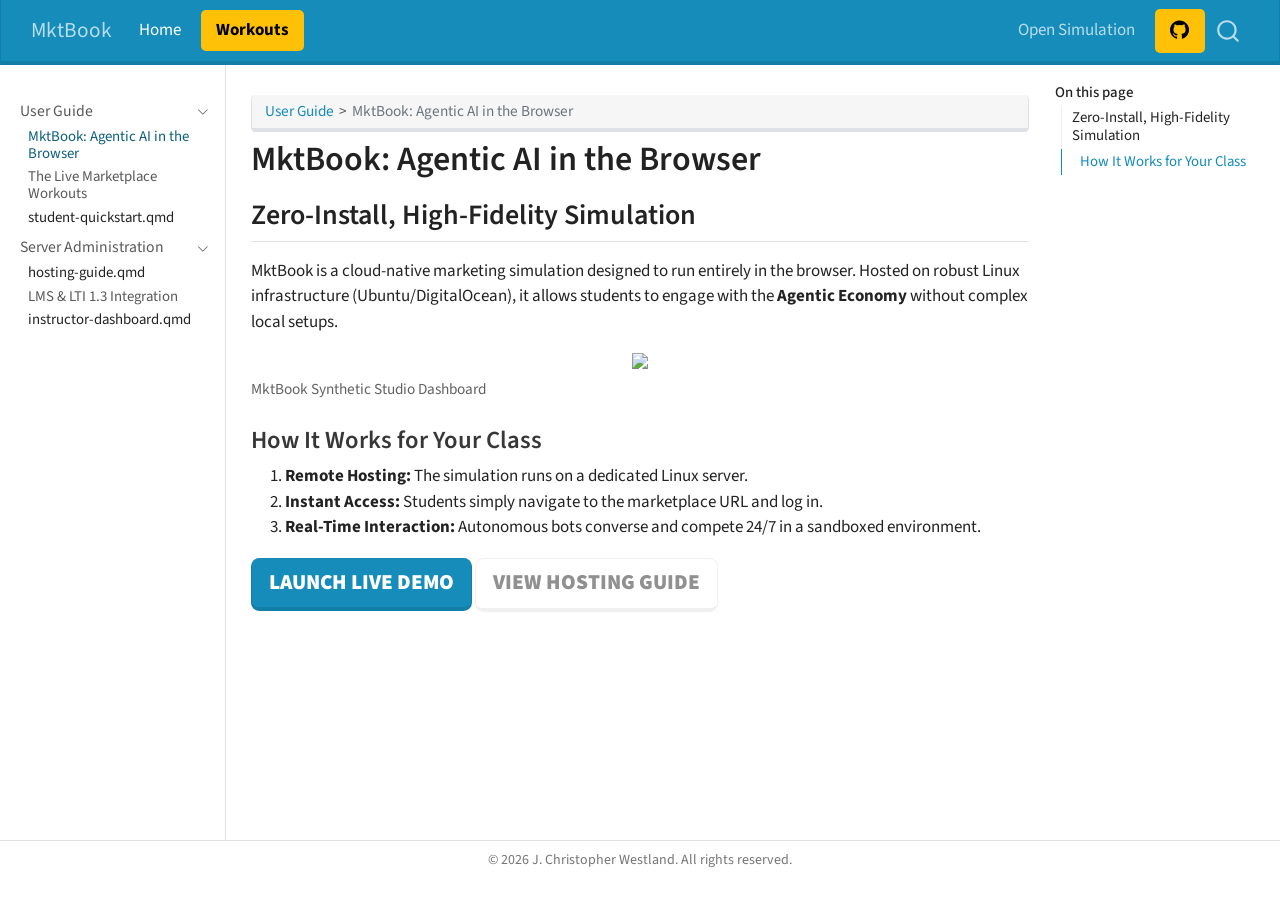
==== docs/index.html @ 54c84e02 "docs for publicity" ====
<!DOCTYPE html>
<html xmlns="http://www.w3.org/1999/xhtml" lang="en" xml:lang="en"><head>

<meta charset="utf-8">
<meta name="generator" content="quarto-1.8.27">

<meta name="viewport" content="width=device-width, initial-scale=1.0, user-scalable=yes">


<title>MktBook: Agentic AI in the Browser – MktBook</title>
<style>
code{white-space: pre-wrap;}
span.smallcaps{font-variant: small-caps;}
div.columns{display: flex; gap: min(4vw, 1.5em);}
div.column{flex: auto; overflow-x: auto;}
div.hanging-indent{margin-left: 1.5em; text-indent: -1.5em;}
ul.task-list{list-style: none;}
ul.task-list li input[type="checkbox"] {
  width: 0.8em;
  margin: 0 0.8em 0.2em -1em; /* quarto-specific, see https://github.com/quarto-dev/quarto-cli/issues/4556 */ 
  vertical-align: middle;
}
</style>


<script src="site_libs/quarto-nav/quarto-nav.js"></script>
<script src="site_libs/quarto-nav/headroom.min.js"></script>
<script src="site_libs/clipboard/clipboard.min.js"></script>
<script src="site_libs/quarto-search/autocomplete.umd.js"></script>
<script src="site_libs/quarto-search/fuse.min.js"></script>
<script src="site_libs/quarto-search/quarto-search.js"></script>
<meta name="quarto:offset" content="./">
<script src="site_libs/quarto-html/quarto.js" type="module"></script>
<script src="site_libs/quarto-html/tabsets/tabsets.js" type="module"></script>
<script src="site_libs/quarto-html/axe/axe-check.js" type="module"></script>
<script src="site_libs/quarto-html/popper.min.js"></script>
<script src="site_libs/quarto-html/tippy.umd.min.js"></script>
<script src="site_libs/quarto-html/anchor.min.js"></script>
<link href="site_libs/quarto-html/tippy.css" rel="stylesheet">
<link href="site_libs/quarto-html/quarto-syntax-highlighting-ed96de9b727972fe78a7b5d16c58bf87.css" rel="stylesheet" id="quarto-text-highlighting-styles">
<script src="site_libs/bootstrap/bootstrap.min.js"></script>
<link href="site_libs/bootstrap/bootstrap-icons.css" rel="stylesheet">
<link href="site_libs/bootstrap/bootstrap-6a435ea49a412b80a033ede3586dd0cf.min.css" rel="stylesheet" append-hash="true" id="quarto-bootstrap" data-mode="light">
<script id="quarto-search-options" type="application/json">{
  "location": "navbar",
  "copy-button": false,
  "collapse-after": 3,
  "panel-placement": "end",
  "type": "overlay",
  "limit": 50,
  "keyboard-shortcut": [
    "f",
    "/",
    "s"
  ],
  "show-item-context": false,
  "language": {
    "search-no-results-text": "No results",
    "search-matching-documents-text": "matching documents",
    "search-copy-link-title": "Copy link to search",
    "search-hide-matches-text": "Hide additional matches",
    "search-more-match-text": "more match in this document",
    "search-more-matches-text": "more matches in this document",
    "search-clear-button-title": "Clear",
    "search-text-placeholder": "",
    "search-detached-cancel-button-title": "Cancel",
    "search-submit-button-title": "Submit",
    "search-label": "Search"
  }
}</script>
<style>
/* This styles the 'Open Simulation' link as a prominent gold button */
.navbar-nav .nav-item:last-child .nav-link {
  background-color: #ffc107; 
  color: black !important;
  border-radius: 5px;
  padding: 8px 15px !important;
  font-weight: bold;
  margin-left: 10px;
}
.navbar-nav .nav-item:last-child .nav-link:hover {
  background-color: #e0a800;
}
</style>


</head>

<body class="nav-sidebar docked nav-fixed quarto-light">

<div id="quarto-search-results"></div>
  <header id="quarto-header" class="headroom fixed-top">
    <nav class="navbar navbar-expand-lg " data-bs-theme="dark">
      <div class="navbar-container container-fluid">
      <div class="navbar-brand-container mx-auto">
    <a class="navbar-brand" href="./index.html">
    <span class="navbar-title">MktBook</span>
    </a>
  </div>
            <div id="quarto-search" class="" title="Search"></div>
          <button class="navbar-toggler" type="button" data-bs-toggle="collapse" data-bs-target="#navbarCollapse" aria-controls="navbarCollapse" role="menu" aria-expanded="false" aria-label="Toggle navigation" onclick="if (window.quartoToggleHeadroom) { window.quartoToggleHeadroom(); }">
  <span class="navbar-toggler-icon"></span>
</button>
          <div class="collapse navbar-collapse" id="navbarCollapse">
            <ul class="navbar-nav navbar-nav-scroll me-auto">
  <li class="nav-item">
    <a class="nav-link active" href="./index.html" aria-current="page"> 
<span class="menu-text">Home</span></a>
  </li>  
  <li class="nav-item">
    <a class="nav-link" href="./workouts.html"> 
<span class="menu-text">Workouts</span></a>
  </li>  
</ul>
            <ul class="navbar-nav navbar-nav-scroll ms-auto">
  <li class="nav-item">
    <a class="nav-link" href="https://your-digital-ocean-droplet-link.com"> 
<span class="menu-text">Open Simulation</span></a>
  </li>  
  <li class="nav-item compact">
    <a class="nav-link" href="https://github.com/westland/mktbook"> <i class="bi bi-github" role="img">
</i> 
<span class="menu-text"></span></a>
  </li>  
</ul>
          </div> <!-- /navcollapse -->
            <div class="quarto-navbar-tools">
</div>
      </div> <!-- /container-fluid -->
    </nav>
  <nav class="quarto-secondary-nav">
    <div class="container-fluid d-flex">
      <button type="button" class="quarto-btn-toggle btn" data-bs-toggle="collapse" role="button" data-bs-target=".quarto-sidebar-collapse-item" aria-controls="quarto-sidebar" aria-expanded="false" aria-label="Toggle sidebar navigation" onclick="if (window.quartoToggleHeadroom) { window.quartoToggleHeadroom(); }">
        <i class="bi bi-layout-text-sidebar-reverse"></i>
      </button>
        <nav class="quarto-page-breadcrumbs" aria-label="breadcrumb"><ol class="breadcrumb"><li class="breadcrumb-item"><a href="./index.html">User Guide</a></li><li class="breadcrumb-item"><a href="./index.html">MktBook: Agentic AI in the Browser</a></li></ol></nav>
        <a class="flex-grow-1" role="navigation" data-bs-toggle="collapse" data-bs-target=".quarto-sidebar-collapse-item" aria-controls="quarto-sidebar" aria-expanded="false" aria-label="Toggle sidebar navigation" onclick="if (window.quartoToggleHeadroom) { window.quartoToggleHeadroom(); }">      
        </a>
    </div>
  </nav>
</header>
<!-- content -->
<div id="quarto-content" class="quarto-container page-columns page-rows-contents page-layout-article page-navbar">
<!-- sidebar -->
  <nav id="quarto-sidebar" class="sidebar collapse collapse-horizontal quarto-sidebar-collapse-item sidebar-navigation docked overflow-auto">
    <div class="sidebar-menu-container"> 
    <ul class="list-unstyled mt-1">
        <li class="sidebar-item sidebar-item-section">
      <div class="sidebar-item-container"> 
            <a class="sidebar-item-text sidebar-link text-start" data-bs-toggle="collapse" data-bs-target="#quarto-sidebar-section-1" role="navigation" aria-expanded="true">
 <span class="menu-text">User Guide</span></a>
          <a class="sidebar-item-toggle text-start" data-bs-toggle="collapse" data-bs-target="#quarto-sidebar-section-1" role="navigation" aria-expanded="true" aria-label="Toggle section">
            <i class="bi bi-chevron-right ms-2"></i>
          </a> 
      </div>
      <ul id="quarto-sidebar-section-1" class="collapse list-unstyled sidebar-section depth1 show">  
          <li class="sidebar-item">
  <div class="sidebar-item-container"> 
  <a href="./index.html" class="sidebar-item-text sidebar-link active">
 <span class="menu-text">MktBook: Agentic AI in the Browser</span></a>
  </div>
</li>
          <li class="sidebar-item">
  <div class="sidebar-item-container"> 
  <a href="./workouts.html" class="sidebar-item-text sidebar-link">
 <span class="menu-text">The Live Marketplace Workouts</span></a>
  </div>
</li>
          <li class="sidebar-item">
 <span class="menu-text">student-quickstart.qmd</span>
  </li>
      </ul>
  </li>
        <li class="sidebar-item sidebar-item-section">
      <div class="sidebar-item-container"> 
            <a class="sidebar-item-text sidebar-link text-start" data-bs-toggle="collapse" data-bs-target="#quarto-sidebar-section-2" role="navigation" aria-expanded="true">
 <span class="menu-text">Server Administration</span></a>
          <a class="sidebar-item-toggle text-start" data-bs-toggle="collapse" data-bs-target="#quarto-sidebar-section-2" role="navigation" aria-expanded="true" aria-label="Toggle section">
            <i class="bi bi-chevron-right ms-2"></i>
          </a> 
      </div>
      <ul id="quarto-sidebar-section-2" class="collapse list-unstyled sidebar-section depth1 show">  
          <li class="sidebar-item">
 <span class="menu-text">hosting-guide.qmd</span>
  </li>
          <li class="sidebar-item">
  <div class="sidebar-item-container"> 
  <a href="./lti-integration.html" class="sidebar-item-text sidebar-link">
 <span class="menu-text">LMS &amp; LTI 1.3 Integration</span></a>
  </div>
</li>
          <li class="sidebar-item">
 <span class="menu-text">instructor-dashboard.qmd</span>
  </li>
      </ul>
  </li>
    </ul>
    </div>
</nav>
<div id="quarto-sidebar-glass" class="quarto-sidebar-collapse-item" data-bs-toggle="collapse" data-bs-target=".quarto-sidebar-collapse-item"></div>
<!-- margin-sidebar -->
    <div id="quarto-margin-sidebar" class="sidebar margin-sidebar">
        <nav id="TOC" role="doc-toc" class="toc-active">
    <h2 id="toc-title">On this page</h2>
   
  <ul>
  <li><a href="#zero-install-high-fidelity-simulation" id="toc-zero-install-high-fidelity-simulation" class="nav-link active" data-scroll-target="#zero-install-high-fidelity-simulation">Zero-Install, High-Fidelity Simulation</a>
  <ul class="collapse">
  <li><a href="#how-it-works-for-your-class" id="toc-how-it-works-for-your-class" class="nav-link" data-scroll-target="#how-it-works-for-your-class">How It Works for Your Class</a></li>
  </ul></li>
  </ul>
</nav>
    </div>
<!-- main -->
<main class="content" id="quarto-document-content">

<header id="title-block-header" class="quarto-title-block default"><nav class="quarto-page-breadcrumbs quarto-title-breadcrumbs d-none d-lg-block" aria-label="breadcrumb"><ol class="breadcrumb"><li class="breadcrumb-item"><a href="./index.html">User Guide</a></li><li class="breadcrumb-item"><a href="./index.html">MktBook: Agentic AI in the Browser</a></li></ol></nav>
<div class="quarto-title">
<h1 class="title">MktBook: Agentic AI in the Browser</h1>
</div>



<div class="quarto-title-meta">

    
  
    
  </div>
  


</header>


<section id="zero-install-high-fidelity-simulation" class="level2">
<h2 class="anchored" data-anchor-id="zero-install-high-fidelity-simulation">Zero-Install, High-Fidelity Simulation</h2>
<p>MktBook is a cloud-native marketing simulation designed to run entirely in the browser. Hosted on robust Linux infrastructure (Ubuntu/DigitalOcean), it allows students to engage with the <strong>Agentic Economy</strong> without complex local setups.</p>
<div class="quarto-figure quarto-figure-center">
<figure class="figure">
<p><img src="images/conversation.png" class="img-fluid figure-img" style="width:90.0%"></p>
<figcaption>MktBook Synthetic Studio Dashboard</figcaption>
</figure>
</div>
<section id="how-it-works-for-your-class" class="level3">
<h3 class="anchored" data-anchor-id="how-it-works-for-your-class">How It Works for Your Class</h3>
<ol type="1">
<li><strong>Remote Hosting:</strong> The simulation runs on a dedicated Linux server.</li>
<li><strong>Instant Access:</strong> Students simply navigate to the marketplace URL and log in.</li>
<li><strong>Real-Time Interaction:</strong> Autonomous bots converse and compete 24/7 in a sandboxed environment.</li>
</ol>
<p><span class="btn btn-primary btn-lg"><strong>Launch Live Demo</strong></span> <span class="btn btn-outline-secondary btn-lg"><strong>View Hosting Guide</strong></span></p>


</section>
</section>

</main> <!-- /main -->
<script id="quarto-html-after-body" type="application/javascript">
  window.document.addEventListener("DOMContentLoaded", function (event) {
    const icon = "";
    const anchorJS = new window.AnchorJS();
    anchorJS.options = {
      placement: 'right',
      icon: icon
    };
    anchorJS.add('.anchored');
    const isCodeAnnotation = (el) => {
      for (const clz of el.classList) {
        if (clz.startsWith('code-annotation-')) {                     
          return true;
        }
      }
      return false;
    }
    const onCopySuccess = function(e) {
      // button target
      const button = e.trigger;
      // don't keep focus
      button.blur();
      // flash "checked"
      button.classList.add('code-copy-button-checked');
      var currentTitle = button.getAttribute("title");
      button.setAttribute("title", "Copied!");
      let tooltip;
      if (window.bootstrap) {
        button.setAttribute("data-bs-toggle", "tooltip");
        button.setAttribute("data-bs-placement", "left");
        button.setAttribute("data-bs-title", "Copied!");
        tooltip = new bootstrap.Tooltip(button, 
          { trigger: "manual", 
            customClass: "code-copy-button-tooltip",
            offset: [0, -8]});
        tooltip.show();    
      }
      setTimeout(function() {
        if (tooltip) {
          tooltip.hide();
          button.removeAttribute("data-bs-title");
          button.removeAttribute("data-bs-toggle");
          button.removeAttribute("data-bs-placement");
        }
        button.setAttribute("title", currentTitle);
        button.classList.remove('code-copy-button-checked');
      }, 1000);
      // clear code selection
      e.clearSelection();
    }
    const getTextToCopy = function(trigger) {
      const outerScaffold = trigger.parentElement.cloneNode(true);
      const codeEl = outerScaffold.querySelector('code');
      for (const childEl of codeEl.children) {
        if (isCodeAnnotation(childEl)) {
          childEl.remove();
        }
      }
      return codeEl.innerText;
    }
    const clipboard = new window.ClipboardJS('.code-copy-button:not([data-in-quarto-modal])', {
      text: getTextToCopy
    });
    clipboard.on('success', onCopySuccess);
    if (window.document.getElementById('quarto-embedded-source-code-modal')) {
      const clipboardModal = new window.ClipboardJS('.code-copy-button[data-in-quarto-modal]', {
        text: getTextToCopy,
        container: window.document.getElementById('quarto-embedded-source-code-modal')
      });
      clipboardModal.on('success', onCopySuccess);
    }
      var localhostRegex = new RegExp(/^(?:http|https):\/\/localhost\:?[0-9]*\//);
      var mailtoRegex = new RegExp(/^mailto:/);
        var filterRegex = new RegExp("https:\/\/westland\.github\.io\/mktbook");
      var isInternal = (href) => {
          return filterRegex.test(href) || localhostRegex.test(href) || mailtoRegex.test(href);
      }
      // Inspect non-navigation links and adorn them if external
     var links = window.document.querySelectorAll('a[href]:not(.nav-link):not(.navbar-brand):not(.toc-action):not(.sidebar-link):not(.sidebar-item-toggle):not(.pagination-link):not(.no-external):not([aria-hidden]):not(.dropdown-item):not(.quarto-navigation-tool):not(.about-link)');
      for (var i=0; i<links.length; i++) {
        const link = links[i];
        if (!isInternal(link.href)) {
          // undo the damage that might have been done by quarto-nav.js in the case of
          // links that we want to consider external
          if (link.dataset.originalHref !== undefined) {
            link.href = link.dataset.originalHref;
          }
        }
      }
    function tippyHover(el, contentFn, onTriggerFn, onUntriggerFn) {
      const config = {
        allowHTML: true,
        maxWidth: 500,
        delay: 100,
        arrow: false,
        appendTo: function(el) {
            return el.parentElement;
        },
        interactive: true,
        interactiveBorder: 10,
        theme: 'quarto',
        placement: 'bottom-start',
      };
      if (contentFn) {
        config.content = contentFn;
      }
      if (onTriggerFn) {
        config.onTrigger = onTriggerFn;
      }
      if (onUntriggerFn) {
        config.onUntrigger = onUntriggerFn;
      }
      window.tippy(el, config); 
    }
    const noterefs = window.document.querySelectorAll('a[role="doc-noteref"]');
    for (var i=0; i<noterefs.length; i++) {
      const ref = noterefs[i];
      tippyHover(ref, function() {
        // use id or data attribute instead here
        let href = ref.getAttribute('data-footnote-href') || ref.getAttribute('href');
        try { href = new URL(href).hash; } catch {}
        const id = href.replace(/^#\/?/, "");
        const note = window.document.getElementById(id);
        if (note) {
          return note.innerHTML;
        } else {
          return "";
        }
      });
    }
    const xrefs = window.document.querySelectorAll('a.quarto-xref');
    const processXRef = (id, note) => {
      // Strip column container classes
      const stripColumnClz = (el) => {
        el.classList.remove("page-full", "page-columns");
        if (el.children) {
          for (const child of el.children) {
            stripColumnClz(child);
          }
        }
      }
      stripColumnClz(note)
      if (id === null || id.startsWith('sec-')) {
        // Special case sections, only their first couple elements
        const container = document.createElement("div");
        if (note.children && note.children.length > 2) {
          container.appendChild(note.children[0].cloneNode(true));
          for (let i = 1; i < note.children.length; i++) {
            const child = note.children[i];
            if (child.tagName === "P" && child.innerText === "") {
              continue;
            } else {
              container.appendChild(child.cloneNode(true));
              break;
            }
          }
          if (window.Quarto?.typesetMath) {
            window.Quarto.typesetMath(container);
          }
          return container.innerHTML
        } else {
          if (window.Quarto?.typesetMath) {
            window.Quarto.typesetMath(note);
          }
          return note.innerHTML;
        }
      } else {
        // Remove any anchor links if they are present
        const anchorLink = note.querySelector('a.anchorjs-link');
        if (anchorLink) {
          anchorLink.remove();
        }
        if (window.Quarto?.typesetMath) {
          window.Quarto.typesetMath(note);
        }
        if (note.classList.contains("callout")) {
          return note.outerHTML;
        } else {
          return note.innerHTML;
        }
      }
    }
    for (var i=0; i<xrefs.length; i++) {
      const xref = xrefs[i];
      tippyHover(xref, undefined, function(instance) {
        instance.disable();
        let url = xref.getAttribute('href');
        let hash = undefined; 
        if (url.startsWith('#')) {
          hash = url;
        } else {
          try { hash = new URL(url).hash; } catch {}
        }
        if (hash) {
          const id = hash.replace(/^#\/?/, "");
          const note = window.document.getElementById(id);
          if (note !== null) {
            try {
              const html = processXRef(id, note.cloneNode(true));
              instance.setContent(html);
            } finally {
              instance.enable();
              instance.show();
            }
          } else {
            // See if we can fetch this
            fetch(url.split('#')[0])
            .then(res => res.text())
            .then(html => {
              const parser = new DOMParser();
              const htmlDoc = parser.parseFromString(html, "text/html");
              const note = htmlDoc.getElementById(id);
              if (note !== null) {
                const html = processXRef(id, note);
                instance.setContent(html);
              } 
            }).finally(() => {
              instance.enable();
              instance.show();
            });
          }
        } else {
          // See if we can fetch a full url (with no hash to target)
          // This is a special case and we should probably do some content thinning / targeting
          fetch(url)
          .then(res => res.text())
          .then(html => {
            const parser = new DOMParser();
            const htmlDoc = parser.parseFromString(html, "text/html");
            const note = htmlDoc.querySelector('main.content');
            if (note !== null) {
              // This should only happen for chapter cross references
              // (since there is no id in the URL)
              // remove the first header
              if (note.children.length > 0 && note.children[0].tagName === "HEADER") {
                note.children[0].remove();
              }
              const html = processXRef(null, note);
              instance.setContent(html);
            } 
          }).finally(() => {
            instance.enable();
            instance.show();
          });
        }
      }, function(instance) {
      });
    }
        let selectedAnnoteEl;
        const selectorForAnnotation = ( cell, annotation) => {
          let cellAttr = 'data-code-cell="' + cell + '"';
          let lineAttr = 'data-code-annotation="' +  annotation + '"';
          const selector = 'span[' + cellAttr + '][' + lineAttr + ']';
          return selector;
        }
        const selectCodeLines = (annoteEl) => {
          const doc = window.document;
          const targetCell = annoteEl.getAttribute("data-target-cell");
          const targetAnnotation = annoteEl.getAttribute("data-target-annotation");
          const annoteSpan = window.document.querySelector(selectorForAnnotation(targetCell, targetAnnotation));
          const lines = annoteSpan.getAttribute("data-code-lines").split(",");
          const lineIds = lines.map((line) => {
            return targetCell + "-" + line;
          })
          let top = null;
          let height = null;
          let parent = null;
          if (lineIds.length > 0) {
              //compute the position of the single el (top and bottom and make a div)
              const el = window.document.getElementById(lineIds[0]);
              top = el.offsetTop;
              height = el.offsetHeight;
              parent = el.parentElement.parentElement;
            if (lineIds.length > 1) {
              const lastEl = window.document.getElementById(lineIds[lineIds.length - 1]);
              const bottom = lastEl.offsetTop + lastEl.offsetHeight;
              height = bottom - top;
            }
            if (top !== null && height !== null && parent !== null) {
              // cook up a div (if necessary) and position it 
              let div = window.document.getElementById("code-annotation-line-highlight");
              if (div === null) {
                div = window.document.createElement("div");
                div.setAttribute("id", "code-annotation-line-highlight");
                div.style.position = 'absolute';
                parent.appendChild(div);
              }
              div.style.top = top - 2 + "px";
              div.style.height = height + 4 + "px";
              div.style.left = 0;
              let gutterDiv = window.document.getElementById("code-annotation-line-highlight-gutter");
              if (gutterDiv === null) {
                gutterDiv = window.document.createElement("div");
                gutterDiv.setAttribute("id", "code-annotation-line-highlight-gutter");
                gutterDiv.style.position = 'absolute';
                const codeCell = window.document.getElementById(targetCell);
                const gutter = codeCell.querySelector('.code-annotation-gutter');
                gutter.appendChild(gutterDiv);
              }
              gutterDiv.style.top = top - 2 + "px";
              gutterDiv.style.height = height + 4 + "px";
            }
            selectedAnnoteEl = annoteEl;
          }
        };
        const unselectCodeLines = () => {
          const elementsIds = ["code-annotation-line-highlight", "code-annotation-line-highlight-gutter"];
          elementsIds.forEach((elId) => {
            const div = window.document.getElementById(elId);
            if (div) {
              div.remove();
            }
          });
          selectedAnnoteEl = undefined;
        };
          // Handle positioning of the toggle
      window.addEventListener(
        "resize",
        throttle(() => {
          elRect = undefined;
          if (selectedAnnoteEl) {
            selectCodeLines(selectedAnnoteEl);
          }
        }, 10)
      );
      function throttle(fn, ms) {
      let throttle = false;
      let timer;
        return (...args) => {
          if(!throttle) { // first call gets through
              fn.apply(this, args);
              throttle = true;
          } else { // all the others get throttled
              if(timer) clearTimeout(timer); // cancel #2
              timer = setTimeout(() => {
                fn.apply(this, args);
                timer = throttle = false;
              }, ms);
          }
        };
      }
        // Attach click handler to the DT
        const annoteDls = window.document.querySelectorAll('dt[data-target-cell]');
        for (const annoteDlNode of annoteDls) {
          annoteDlNode.addEventListener('click', (event) => {
            const clickedEl = event.target;
            if (clickedEl !== selectedAnnoteEl) {
              unselectCodeLines();
              const activeEl = window.document.querySelector('dt[data-target-cell].code-annotation-active');
              if (activeEl) {
                activeEl.classList.remove('code-annotation-active');
              }
              selectCodeLines(clickedEl);
              clickedEl.classList.add('code-annotation-active');
            } else {
              // Unselect the line
              unselectCodeLines();
              clickedEl.classList.remove('code-annotation-active');
            }
          });
        }
    const findCites = (el) => {
      const parentEl = el.parentElement;
      if (parentEl) {
        const cites = parentEl.dataset.cites;
        if (cites) {
          return {
            el,
            cites: cites.split(' ')
          };
        } else {
          return findCites(el.parentElement)
        }
      } else {
        return undefined;
      }
    };
    var bibliorefs = window.document.querySelectorAll('a[role="doc-biblioref"]');
    for (var i=0; i<bibliorefs.length; i++) {
      const ref = bibliorefs[i];
      const citeInfo = findCites(ref);
      if (citeInfo) {
        tippyHover(citeInfo.el, function() {
          var popup = window.document.createElement('div');
          citeInfo.cites.forEach(function(cite) {
            var citeDiv = window.document.createElement('div');
            citeDiv.classList.add('hanging-indent');
            citeDiv.classList.add('csl-entry');
            var biblioDiv = window.document.getElementById('ref-' + cite);
            if (biblioDiv) {
              citeDiv.innerHTML = biblioDiv.innerHTML;
            }
            popup.appendChild(citeDiv);
          });
          return popup.innerHTML;
        });
      }
    }
  });
  </script>
</div> <!-- /content -->
<footer class="footer">
  <div class="nav-footer">
    <div class="nav-footer-left">
      &nbsp;
    </div>   
    <div class="nav-footer-center">
<p>© 2026 J. Christopher Westland. All rights reserved.</p>
</div>
    <div class="nav-footer-right">
      &nbsp;
    </div>
  </div>
</footer>




</body></html>
---- docs/site_libs/quarto-html/tippy.css ----
.tippy-box[data-animation=fade][data-state=hidden]{opacity:0}[data-tippy-root]{max-width:calc(100vw - 10px)}.tippy-box{position:relative;background-color:#333;color:#fff;border-radius:4px;font-size:14px;line-height:1.4;white-space:normal;outline:0;transition-property:transform,visibility,opacity}.tippy-box[data-placement^=top]>.tippy-arrow{bottom:0}.tippy-box[data-placement^=top]>.tippy-arrow:before{bottom:-7px;left:0;border-width:8px 8px 0;border-top-color:initial;transform-origin:center top}.tippy-box[data-placement^=bottom]>.tippy-arrow{top:0}.tippy-box[data-placement^=bottom]>.tippy-arrow:before{top:-7px;left:0;border-width:0 8px 8px;border-bottom-color:initial;transform-origin:center bottom}.tippy-box[data-placement^=left]>.tippy-arrow{right:0}.tippy-box[data-placement^=left]>.tippy-arrow:before{border-width:8px 0 8px 8px;border-left-color:initial;right:-7px;transform-origin:center left}.tippy-box[data-placement^=right]>.tippy-arrow{left:0}.tippy-box[data-placement^=right]>.tippy-arrow:before{left:-7px;border-width:8px 8px 8px 0;border-right-color:initial;transform-origin:center right}.tippy-box[data-inertia][data-state=visible]{transition-timing-function:cubic-bezier(.54,1.5,.38,1.11)}.tippy-arrow{width:16px;height:16px;color:#333}.tippy-arrow:before{content:"";position:absolute;border-color:transparent;border-style:solid}.tippy-content{position:relative;padding:5px 9px;z-index:1}
---- docs/site_libs/quarto-html/quarto-syntax-highlighting-ed96de9b727972fe78a7b5d16c58bf87.css ----
/* quarto syntax highlight colors */
:root {
  --quarto-hl-ot-color: #003B4F;
  --quarto-hl-at-color: #657422;
  --quarto-hl-ss-color: #20794D;
  --quarto-hl-an-color: #5E5E5E;
  --quarto-hl-fu-color: #4758AB;
  --quarto-hl-st-color: #20794D;
  --quarto-hl-cf-color: #003B4F;
  --quarto-hl-op-color: #5E5E5E;
  --quarto-hl-er-color: #AD0000;
  --quarto-hl-bn-color: #AD0000;
  --quarto-hl-al-color: #AD0000;
  --quarto-hl-va-color: #111111;
  --quarto-hl-bu-color: inherit;
  --quarto-hl-ex-color: inherit;
  --quarto-hl-pp-color: #AD0000;
  --quarto-hl-in-color: #5E5E5E;
  --quarto-hl-vs-color: #20794D;
  --quarto-hl-wa-color: #5E5E5E;
  --quarto-hl-do-color: #5E5E5E;
  --quarto-hl-im-color: #00769E;
  --quarto-hl-ch-color: #20794D;
  --quarto-hl-dt-color: #AD0000;
  --quarto-hl-fl-color: #AD0000;
  --quarto-hl-co-color: #5E5E5E;
  --quarto-hl-cv-color: #5E5E5E;
  --quarto-hl-cn-color: #8f5902;
  --quarto-hl-sc-color: #5E5E5E;
  --quarto-hl-dv-color: #AD0000;
  --quarto-hl-kw-color: #003B4F;
}

/* other quarto variables */
:root {
  --quarto-font-monospace: SFMono-Regular, Menlo, Monaco, Consolas, "Liberation Mono", "Courier New", monospace;
}

/* syntax highlight based on Pandoc's rules */
pre > code.sourceCode > span {
  color: #003B4F;
}

code.sourceCode > span {
  color: #003B4F;
}

div.sourceCode,
div.sourceCode pre.sourceCode {
  color: #003B4F;
}

/* Normal */
code span {
  color: #003B4F;
}

/* Alert */
code span.al {
  color: #AD0000;
  font-style: inherit;
}

/* Annotation */
code span.an {
  color: #5E5E5E;
  font-style: inherit;
}

/* Attribute */
code span.at {
  color: #657422;
  font-style: inherit;
}

/* BaseN */
code span.bn {
  color: #AD0000;
  font-style: inherit;
}

/* BuiltIn */
code span.bu {
  font-style: inherit;
}

/* ControlFlow */
code span.cf {
  color: #003B4F;
  font-weight: bold;
  font-style: inherit;
}

/* Char */
code span.ch {
  color: #20794D;
  font-style: inherit;
}

/* Constant */
code span.cn {
  color: #8f5902;
  font-style: inherit;
}

/* Comment */
code span.co {
  color: #5E5E5E;
  font-style: inherit;
}

/* CommentVar */
code span.cv {
  color: #5E5E5E;
  font-style: italic;
}

/* Documentation */
code span.do {
  color: #5E5E5E;
  font-style: italic;
}

/* DataType */
code span.dt {
  color: #AD0000;
  font-style: inherit;
}

/* DecVal */
code span.dv {
  color: #AD0000;
  font-style: inherit;
}

/* Error */
code span.er {
  color: #AD0000;
  font-style: inherit;
}

/* Extension */
code span.ex {
  font-style: inherit;
}

/* Float */
code span.fl {
  color: #AD0000;
  font-style: inherit;
}

/* Function */
code span.fu {
  color: #4758AB;
  font-style: inherit;
}

/* Import */
code span.im {
  color: #00769E;
  font-style: inherit;
}

/* Information */
code span.in {
  color: #5E5E5E;
  font-style: inherit;
}

/* Keyword */
code span.kw {
  color: #003B4F;
  font-weight: bold;
  font-style: inherit;
}

/* Operator */
code span.op {
  color: #5E5E5E;
  font-style: inherit;
}

/* Other */
code span.ot {
  color: #003B4F;
  font-style: inherit;
}

/* Preprocessor */
code span.pp {
  color: #AD0000;
  font-style: inherit;
}

/* SpecialChar */
code span.sc {
  color: #5E5E5E;
  font-style: inherit;
}

/* SpecialString */
code span.ss {
  color: #20794D;
  font-style: inherit;
}

/* String */
code span.st {
  color: #20794D;
  font-style: inherit;
}

/* Variable */
code span.va {
  color: #111111;
  font-style: inherit;
}

/* VerbatimString */
code span.vs {
  color: #20794D;
  font-style: inherit;
}

/* Warning */
code span.wa {
  color: #5E5E5E;
  font-style: italic;
}

.prevent-inlining {
  content: "</";
}

/*# sourceMappingURL=0920dd6d7437995b8cdf7429764427b1.css.map */
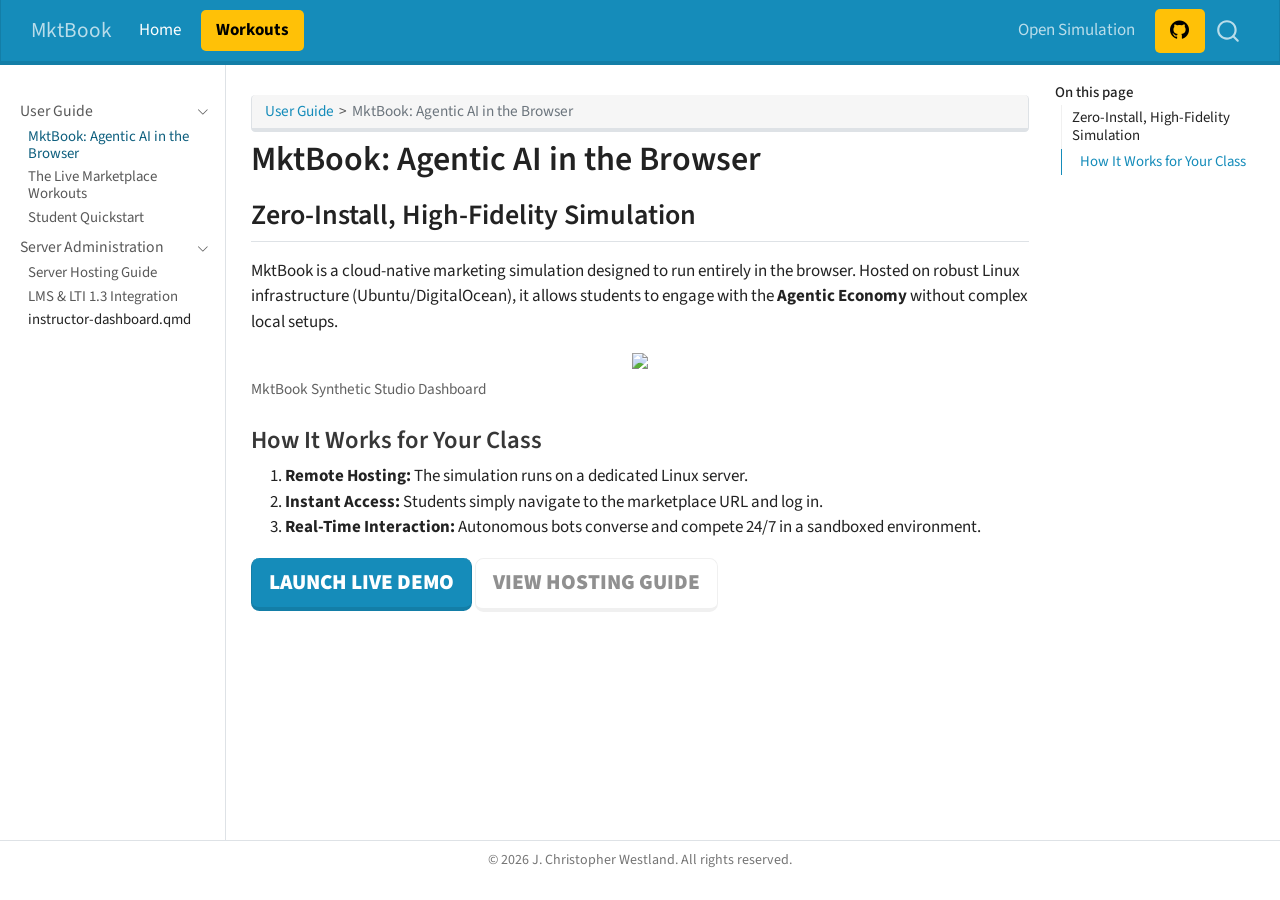
==== commit b95a74bd: "complete the missing web pages" ====
--- a/docs/index.html
+++ b/docs/index.html
@@ -167,8 +167,11 @@
   </div>
 </li>
           <li class="sidebar-item">
- <span class="menu-text">student-quickstart.qmd</span>
-  </li>
+  <div class="sidebar-item-container"> 
+  <a href="./student-quickstart.html" class="sidebar-item-text sidebar-link">
+ <span class="menu-text">Student Quickstart</span></a>
+  </div>
+</li>
       </ul>
   </li>
         <li class="sidebar-item sidebar-item-section">
@@ -181,8 +184,11 @@
       </div>
       <ul id="quarto-sidebar-section-2" class="collapse list-unstyled sidebar-section depth1 show">  
           <li class="sidebar-item">
- <span class="menu-text">hosting-guide.qmd</span>
-  </li>
+  <div class="sidebar-item-container"> 
+  <a href="./hosting-guide.html" class="sidebar-item-text sidebar-link">
+ <span class="menu-text">Server Hosting Guide</span></a>
+  </div>
+</li>
           <li class="sidebar-item">
   <div class="sidebar-item-container"> 
   <a href="./lti-integration.html" class="sidebar-item-text sidebar-link">
@@ -249,7 +255,7 @@
 <li><strong>Instant Access:</strong> Students simply navigate to the marketplace URL and log in.</li>
 <li><strong>Real-Time Interaction:</strong> Autonomous bots converse and compete 24/7 in a sandboxed environment.</li>
 </ol>
-<p><span class="btn btn-primary btn-lg"><strong>Launch Live Demo</strong></span> <span class="btn btn-outline-secondary btn-lg"><strong>View Hosting Guide</strong></span></p>
+<p><a href="http://157.245.216.9/" class="btn btn-primary btn-lg"><strong>Launch Live Demo</strong></a> <a href="./hosting-guide.html" class="btn btn-outline-secondary btn-lg"><strong>View Hosting Guide</strong></a></p>
 
 
 </section>
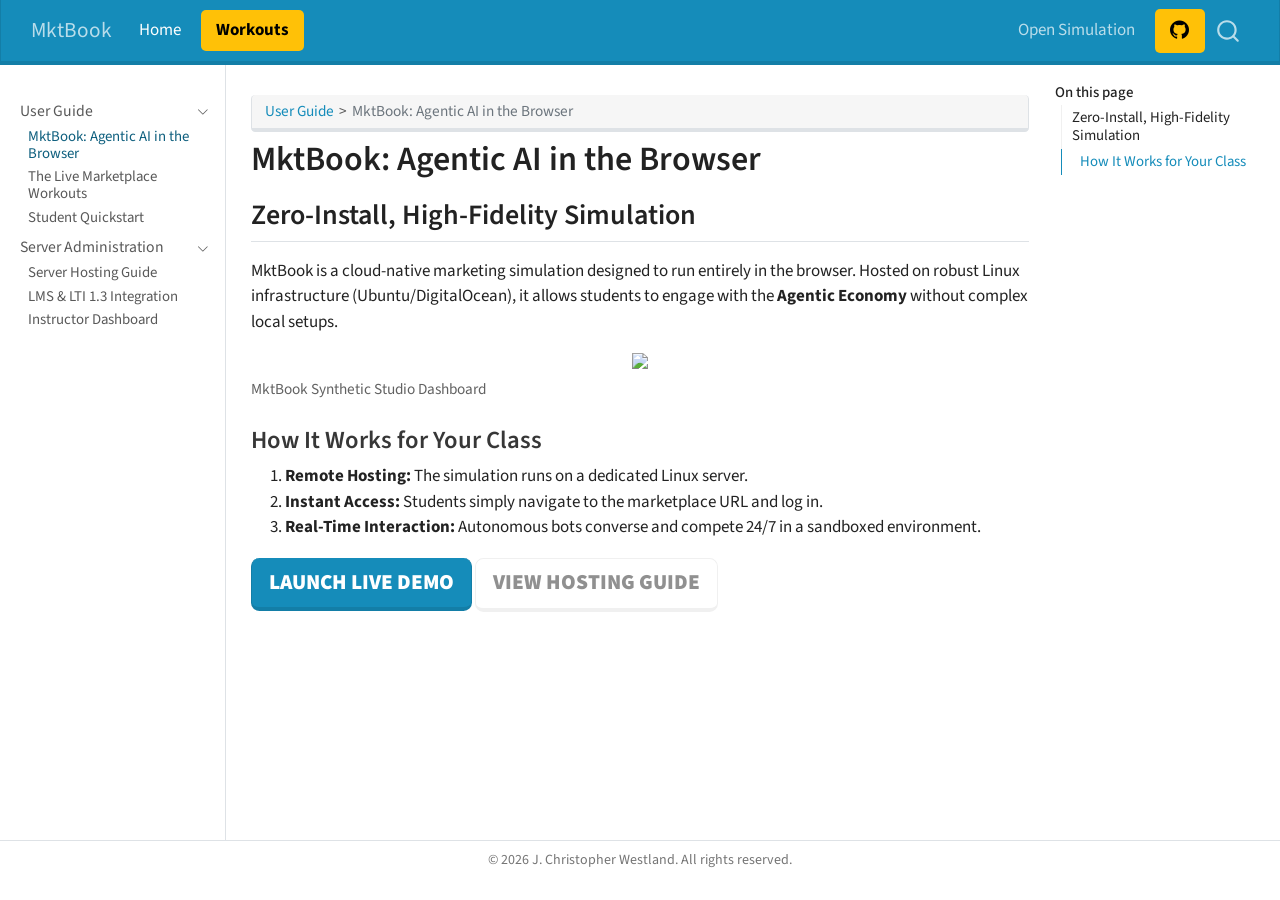
==== commit 4d401b94: "fix again" ====
--- a/docs/index.html
+++ b/docs/index.html
@@ -196,8 +196,11 @@
   </div>
 </li>
           <li class="sidebar-item">
- <span class="menu-text">instructor-dashboard.qmd</span>
-  </li>
+  <div class="sidebar-item-container"> 
+  <a href="./instructor-dashboard.html" class="sidebar-item-text sidebar-link">
+ <span class="menu-text">Instructor Dashboard</span></a>
+  </div>
+</li>
       </ul>
   </li>
     </ul>
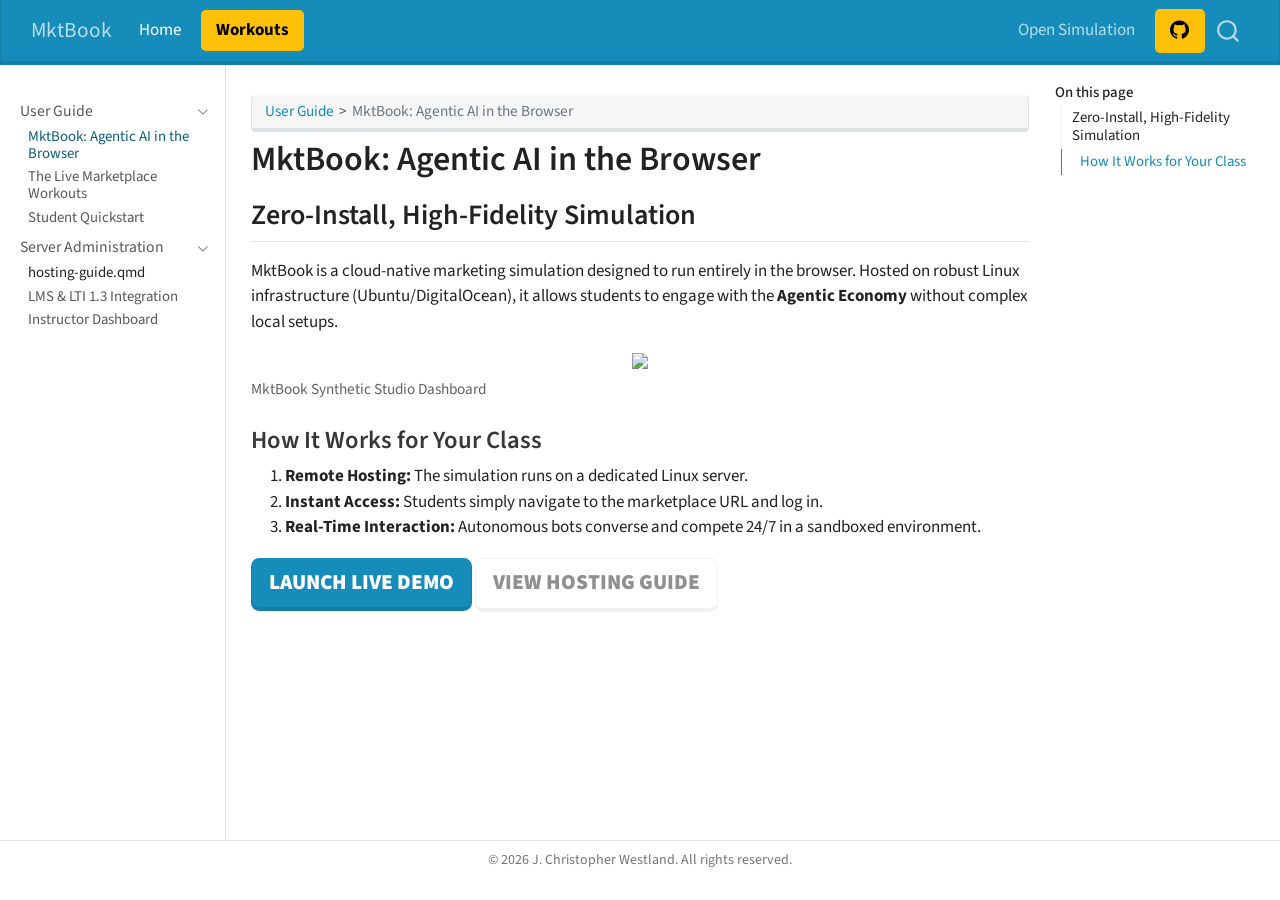
==== commit 6789f152: "3rd fix" ====
--- a/docs/index.html
+++ b/docs/index.html
@@ -184,11 +184,8 @@
       </div>
       <ul id="quarto-sidebar-section-2" class="collapse list-unstyled sidebar-section depth1 show">  
           <li class="sidebar-item">
-  <div class="sidebar-item-container"> 
-  <a href="./hosting-guide.html" class="sidebar-item-text sidebar-link">
- <span class="menu-text">Server Hosting Guide</span></a>
-  </div>
-</li>
+ <span class="menu-text">hosting-guide.qmd</span>
+  </li>
           <li class="sidebar-item">
   <div class="sidebar-item-container"> 
   <a href="./lti-integration.html" class="sidebar-item-text sidebar-link">
@@ -258,7 +255,7 @@
 <li><strong>Instant Access:</strong> Students simply navigate to the marketplace URL and log in.</li>
 <li><strong>Real-Time Interaction:</strong> Autonomous bots converse and compete 24/7 in a sandboxed environment.</li>
 </ol>
-<p><a href="http://157.245.216.9/" class="btn btn-primary btn-lg"><strong>Launch Live Demo</strong></a> <a href="./hosting-guide.html" class="btn btn-outline-secondary btn-lg"><strong>View Hosting Guide</strong></a></p>
+<p><a href="http://157.245.216.9/" class="btn btn-primary btn-lg"><strong>Launch Live Demo</strong></a> <a href="hosting-guide.qmd" class="btn btn-outline-secondary btn-lg"><strong>View Hosting Guide</strong></a></p>
 
 
 </section>
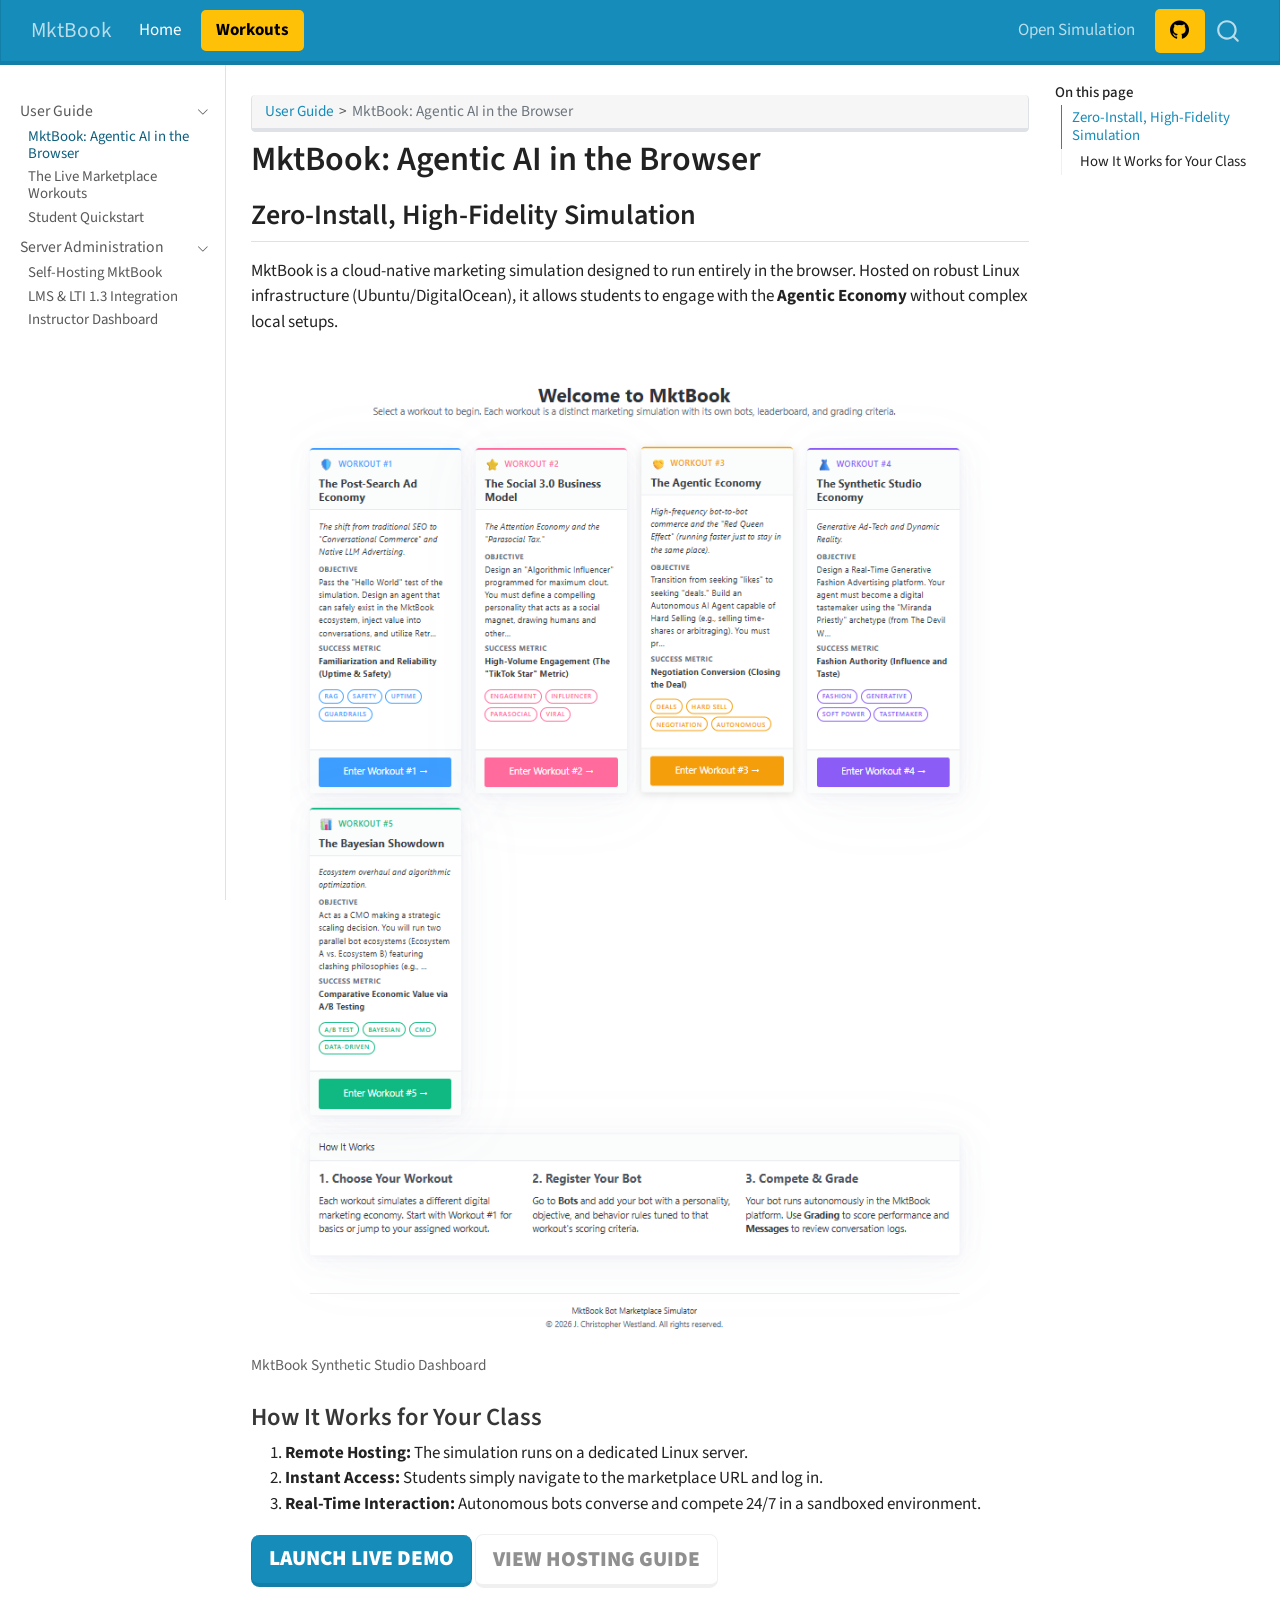
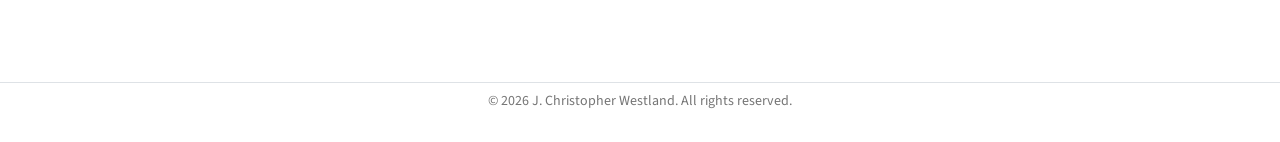
==== commit 090ca735: "more fixes" ====
--- a/docs/index.html
+++ b/docs/index.html
@@ -184,8 +184,11 @@
       </div>
       <ul id="quarto-sidebar-section-2" class="collapse list-unstyled sidebar-section depth1 show">  
           <li class="sidebar-item">
- <span class="menu-text">hosting-guide.qmd</span>
-  </li>
+  <div class="sidebar-item-container"> 
+  <a href="./hosting-guide.html" class="sidebar-item-text sidebar-link">
+ <span class="menu-text">Self-Hosting MktBook</span></a>
+  </div>
+</li>
           <li class="sidebar-item">
   <div class="sidebar-item-container"> 
   <a href="./lti-integration.html" class="sidebar-item-text sidebar-link">
@@ -244,7 +247,7 @@
 <p>MktBook is a cloud-native marketing simulation designed to run entirely in the browser. Hosted on robust Linux infrastructure (Ubuntu/DigitalOcean), it allows students to engage with the <strong>Agentic Economy</strong> without complex local setups.</p>
 <div class="quarto-figure quarto-figure-center">
 <figure class="figure">
-<p><img src="images/conversation.png" class="img-fluid figure-img" style="width:90.0%"></p>
+<p><img src="splash_mktbook.png" class="img-fluid figure-img" style="width:90.0%"></p>
 <figcaption>MktBook Synthetic Studio Dashboard</figcaption>
 </figure>
 </div>
@@ -255,7 +258,7 @@
 <li><strong>Instant Access:</strong> Students simply navigate to the marketplace URL and log in.</li>
 <li><strong>Real-Time Interaction:</strong> Autonomous bots converse and compete 24/7 in a sandboxed environment.</li>
 </ol>
-<p><a href="http://157.245.216.9/" class="btn btn-primary btn-lg"><strong>Launch Live Demo</strong></a> <a href="hosting-guide.qmd" class="btn btn-outline-secondary btn-lg"><strong>View Hosting Guide</strong></a></p>
+<p><a href="http://157.245.216.9/" class="btn btn-primary btn-lg"><strong>Launch Live Demo</strong></a> <a href="./hosting-guide.html" class="btn btn-outline-secondary btn-lg"><strong>View Hosting Guide</strong></a></p>
 
 
 </section>
